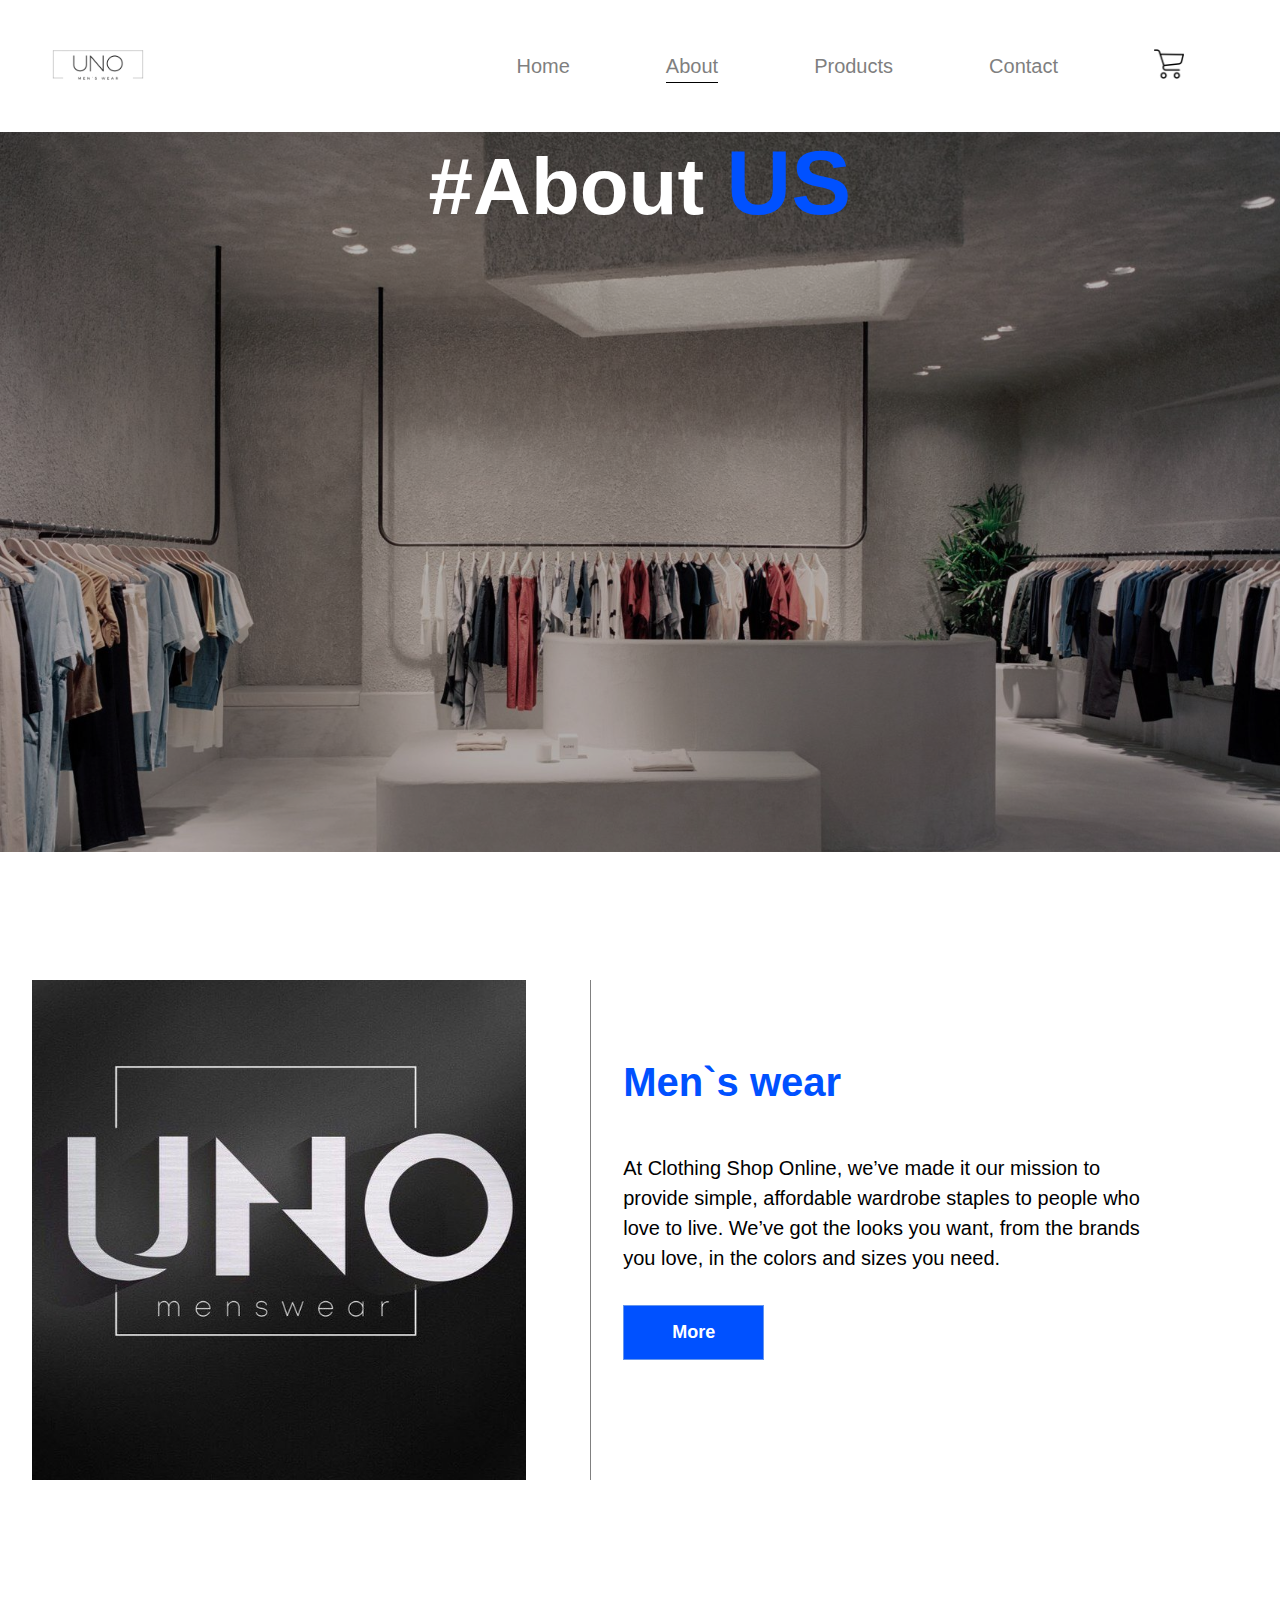
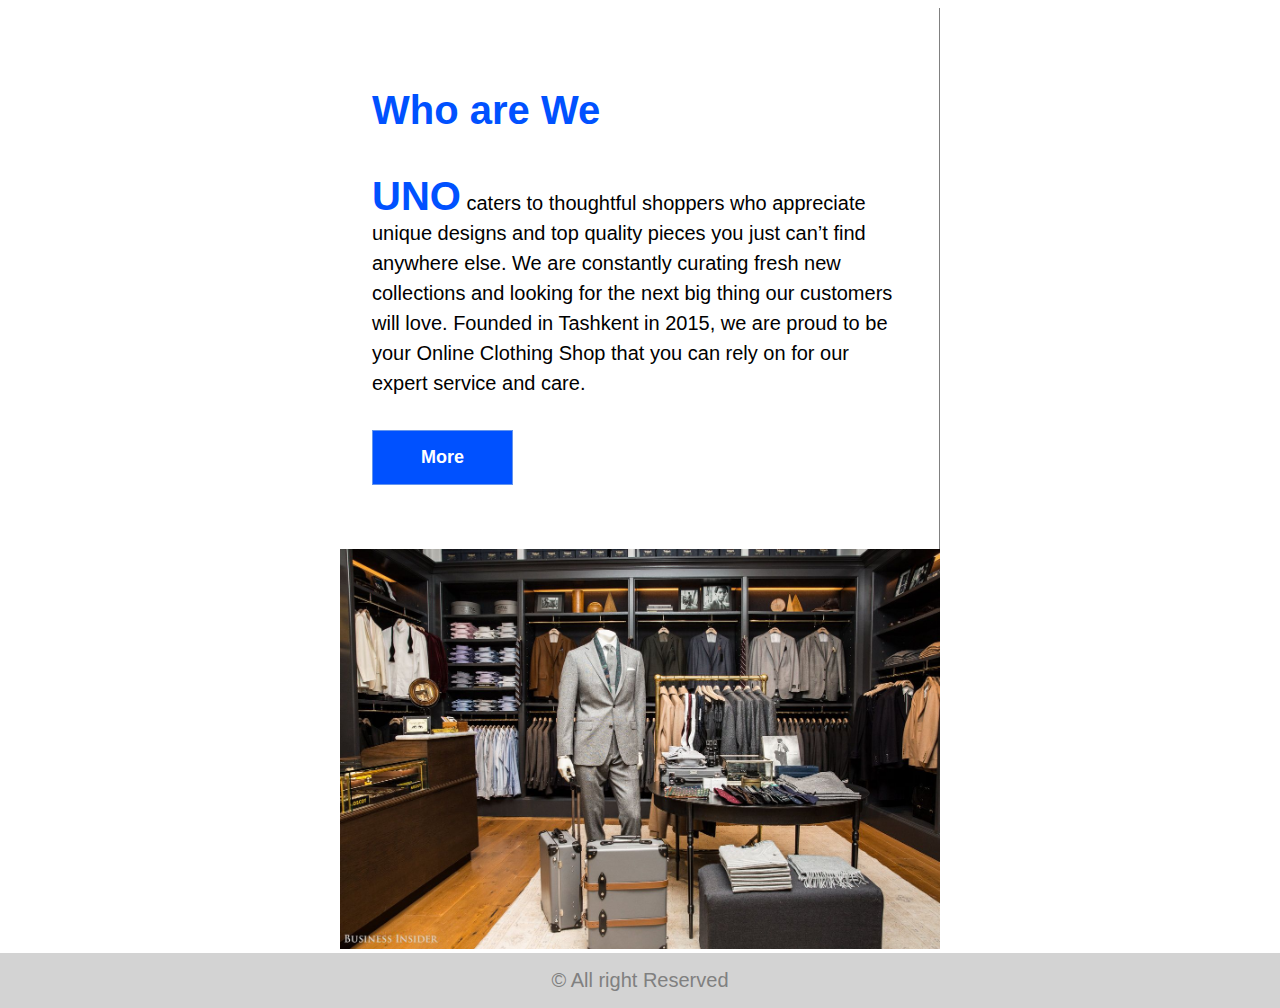
==== Html files/about.html @ 293eedcf "Header for products has been completed" ====
<!DOCTYPE html>
<html lang="en">
<head>
    <meta charset="UTF-8">
    <meta http-equiv="X-UA-Compatible" content="IE=edge">
    <meta name="viewport" content="width=device-width, initial-scale=1.0">
    <link rel="stylesheet" href="/Css files/style.css">
    <link rel="stylesheet" href="/Css files/about.css">
    <title>Document</title>
</head>
<body>
    <nav>
        <div class="logo">
            <img src="/imagees/uno__1_-removebg-preview.png" alt="">
        </div>
        <ul>
            <li><a class="links" href="/Html files/index.html">Home</a></li>
            <li><a class="links active" href="/Html files/about.html">About</a></li>
            <li><a class="links" href="/Html files/products.html">Products</a></li>
            <li><a class="links" href="/Html files/contact.html">Contact</a></li>
            <li><a class="link-icon" href=""><img src="/imagees/shopping-cart.png" alt=""></a></li>
        </ul>
    </nav>

    <header id="about-header">
        <h2>#About <strong>US</strong></h2>
    </header>

    <section id="main-about">
        <div class="picture">
            
        </div>
        <div class="picture-contents">
            <h3>Men`s wear</h3>
            <p>At Clothing Shop Online, we’ve made it our mission to provide simple, affordable wardrobe staples to people who love to live. We’ve got the looks you want, from the brands you love, in the colors and sizes you need.</p>
            <div class="button">
                <button class="btn"><a href="https://www.instagram.com/uno.mens.wear/">More</a></button>
            </div>
        </div>
    </section>

    <section id="main2-about" >
        <div class="picture2-contents">
            <h3>Who are We</h3>
            <p><strong class="little">UNO</strong> caters to thoughtful shoppers who appreciate unique designs and top quality pieces you just can’t find anywhere else. We are constantly curating fresh new collections and looking for the next big thing our customers will love. Founded in Tashkent in 2015, we are proud to be your Online Clothing Shop that you can rely on for our expert service and care.</p>
            <div class="button">
                <button class="btn"><a href="https://www.instagram.com/uno.mens.wear/">More</a></button>
            </div>
        </div>

        <div class="info">
            <img src="/imagees/A former J_Crew exec just opened a menswear paradise for the modern guy who 'wants to look American'.jpg"alt="">
        </div>
    </section>














    <footer>
        <h4>&copy; All right Reserved</h4>
    </footer>
    
</body>
</html>
---- Css files/style.css ----
*{
    padding: 0;
    margin: 0;
    box-sizing: border-box;
}
nav{
    display: flex;
    flex-direction: row;
    padding: 1rem 4rem;
    justify-content: space-between;
    align-items: center;
    animation: nav 3s forwards;
    transition: .5s;
    box-shadow: 0px 0px 30px lightgray;
}
nav:hover{
    padding: 1rem 3rem;
}
@keyframes nav{
    from{
        transform: translateY(-20px);
        opacity: 0;
    }
    to{
        transform: translateY(0);
    }
}
ul{
    display: flex;
    flex-direction: row;
    align-items: center;
}
ul li{
    list-style: none;
    padding: 0 3rem;
    transition: .5s;
}
.links{
    text-decoration: none;
    color: rgb(127, 127, 127);
    font-size: 20px;
    font-family:Verdana, Geneva, Tahoma, sans-serif;
    transition: .5s;
    padding: 5px 0;
    
    
}
.links:hover{
    color: black;
    text-shadow: 0px 0px 40px black;
}

ul li a img{
    width: 30px;
    height: 30px;
}

.logo{
    display: flex;
}
.logo img{
    width: 100px;
    height: 100px;
    transition: .5s;
}
.logo img:hover{
    transform: scale(1.1);
}
#main-header{
    display: flex;
    align-items: center;
    padding: 2rem 4rem;
    justify-content: space-evenly;
    animation: header 3s forwards;
    background-image: url(/imagees/pngwing.com\ \(2\).png);
    background-position: center;
    background-repeat: no-repeat;
    background-size: 90%;
    transition: .5s;
    border-bottom: 1px solid rgba(128, 128, 128, 0.241);
}
#main-header:hover{
    padding: 2rem;
}
@keyframes header{
    from{
        transform: translateX(-100px);
        opacity: 0;
    }
    to{
        transform: translateX(0);
    }
}
.contents{
    width: 50%;
}
.contents h1{
    font-size: 70px;
    color: black;
    font-family: 'Segoe UI', Tahoma, Geneva, Verdana, sans-serif;
    font-weight: 500;
}
strong{
    font-size: 90px;
    color: rgb(0, 81, 255);
}
.contents p{
    font-size: 30px;
    font-family: 'Segoe UI', Tahoma, Geneva, Verdana, sans-serif;
    color: black;


}
.style{
    text-align: center;
}
.button{
    padding: 2rem 0;
}
.btn{
    padding: 1rem 3rem;
    background-color: rgb(0, 81, 255);
    border: .5px solid cornflowerblue;
    transition: .5s;
}
.btn a{
    text-decoration: none;
    font-size: 18px;
    color: white;
    font-weight: 600;
}
.btn:hover{
    transform: scale(1.1);
}

.images{
    display: flex;
}
.images img{
    width: 400px;
    transition: .5s;
}
.images img:hover{
    transform: scale(1.1);
}
.active{
    border-bottom: 1px solid black;
}

.section1{
    display: flex;
    flex-wrap: wrap;
    flex-direction: column;
    padding: 8rem 4rem;
    justify-content: center;
    text-align: center;
}
.style h2{
    font-size: 70px;
    color: rgb(0, 81, 255);
    font-family: Impact, Haettenschweiler, 'Arial Narrow Bold', sans-serif;
    font-weight: 400;
    padding: 8rem 5rem;
}
.main-content{
    display: flex;
    flex-wrap: wrap;
    justify-content: center;
}
.section1-contents{
    text-align: center;
    margin: 0 2rem;
    box-shadow: 0px 0px 10px 5px lightgray;
    width: 300px;
    height: 300px;
    border-radius: 5px;
    transition: .5s;
}
.section1-contents:hover{
    transform: scale(1.3);
    
}
.section1-contents img{
    width: 300px;
    border-radius: 2px 2px 0 0;
}
.section1-contents h2{
    padding: 5px 0;
    font-size: 30px;
    font-family: 'Segoe UI', Tahoma, Geneva, Verdana, sans-serif;
    font-weight: 500;
    transition: .5s;
}
.section1-contents h2:hover{
    transform: scale(1.05);
}
.section1-contents a{
    font-size: 15px;
    font-weight: 400;
    font-family: 'Segoe UI', Tahoma, Geneva, Verdana, sans-serif;
    color: black;
    text-decoration: none;
    transition: .5s;
}
.section1-contents a:hover{
    color: rgb(0, 81, 255);
}

.section2{
    padding: 6rem 4rem;
    background-image: url(/imagees/pngegg.png);
    background-position: center;
    background-repeat: no-repeat;
    
}
.places{
    display: flex;
    flex-wrap: wrap;
    justify-content: center;
    padding: 5rem 0;
}
.place-contents{
    margin: 0 2rem;
    background-image: url(/imagees/3941-09121906040691670.png);
    background-position: center;
    background-repeat: no-repeat;
    background-size: cover;
    width: 300px;
    height: 400px;
    display: flex;
    justify-content: center;
    align-items: flex-end;
    text-align: center;
    box-shadow: 0px 0px 12px lightgray;
    border-radius: 10px 10px 0 0;
    transition: .5s;
}
.place-contents:hover{
    transform: scale(1.3);
}
.orient{
    padding: 1rem 0;
    background-color: white;
    width: 100%;
}
.orient i{
    padding: 5px;
}
.orient i img{
    width: 20px;
}
.orient h2{
    padding: 10px;
    color: black;
    font-family: 'Segoe UI', Tahoma, Geneva, Verdana, sans-serif;
    font-size: 20px;
}
.orient a{
    text-decoration: none;
    color: black;
    transition: .5s;
    font-size: 18px;
    font-family: 'Segoe UI', Tahoma, Geneva, Verdana, sans-serif;
    border: .5px solid lightgray;
    padding: 5px 20px;
}
.orient a:hover{
    color: rgb(0, 81, 255);
    background-color: lightgray;
}

.home-page-parts{
    display: flex;
    flex-direction: row;
    height: 600px;
    padding: 5rem 2rem;
    margin: 0 5rem;
    box-shadow: 0px 0px 20px lightgray;
    transition: .5s;
}
.home-page-parts:hover{
    padding: 1rem 1rem;
}
.part1{
    background-image: url(/imagees/SnapHero\ T-Shirts.png);
    background-size: cover;
    background-position: center;
    background-repeat: no-repeat;
    width: 900px;
    display: flex;
    justify-content: flex-start;
    flex-direction: column;
    padding: 4rem 6rem;
    margin: 5px;
}
.part1 h3{
    font-size: 30px;
    font-family: 'Segoe UI', Tahoma, Geneva, Verdana, sans-serif;
    color: white;
    font-weight: 600;
    padding: 1rem 0;
}
.part1 p{
    padding: 1rem 0;

}
.part1 p a{
    color: white;
    text-decoration: none;
    font-size: 20px;
    font-family: 'Segoe UI', Tahoma, Geneva, Verdana, sans-serif;
    font-weight: 500;
    transition: .5s;

}
.part1 p a:hover{
    transform: scale(1.05);
    color: yellow;
}
.part2{
    background-image: url(/imagees/How\ Jordan\ Brand\'s\ All-Star\ Weekend\ Sneakers\ Are\ Standing\ Up\ for\ LGBT\ Equality.jpg);
    background-position: center;
    background-size: cover;
    background-repeat: no-repeat;
    width: 50%;
    display: flex;
    justify-content: flex-end;
    flex-direction: column;
    padding: 4rem 6rem;
    align-items: flex-end;
    margin: 5px;
}
.part2 h3{
    font-size: 30px;
    font-family: 'Segoe UI', Tahoma, Geneva, Verdana, sans-serif;
    color: white;
    font-weight: 600;
    padding: 1rem 0;
}
.part2 p{
    padding: 1rem 0;
}
.part2 p a{
    color: white;
    text-decoration: none;
    font-size: 20px;
    font-family: 'Segoe UI', Tahoma, Geneva, Verdana, sans-serif;
    font-weight: 500;
    transition: .5s;
}
.part2 p a:hover{
    color: lightpink;
}

.most-selling{
    padding: 5rem 2rem;
    display: flex;
    flex-direction: column;
    justify-content: center;
}


.selling{
    display: flex;
    flex-wrap: wrap;
    justify-content: center;
}
.items{
    height: 350px;
    margin: 4rem 2rem;
    box-shadow: 0px 0px 10px lightgray;
    transition: .5s;
}
.items:hover{
    transform: scale(1.09);
}
.items img{
    width: 300px;
    height: 300px;
}
.item-contents{
    display: flex;
    flex-wrap: wrap;
    justify-content: space-between;
    padding: 5px 20px;
    align-items: center;
    transition: .5s;
}
.item-contents h3{
    font-size: 15px;
    font-family: 'Segoe UI', Tahoma, Geneva, Verdana, sans-serif;
    font-weight: 700;
    color: rgb(0, 81, 255);
}
.item-contents p{
    font-family: 'Segoe UI', Tahoma, Geneva, Verdana, sans-serif;
    color: gray;
}


.subscribe{
    display: flex;
    flex-direction: row;
    flex-wrap: wrap;
    padding: 5rem 2rem;
    text-align: center;
    justify-content: space-evenly;
    align-items: center;
    border-top: 1px solid gray;
}
.subscribe-contents{
    display: flex;
    flex-direction: column;
    width: 450px;
    text-align: start;
}
.subscribe-contents p{
    padding: 10px 0;
    font-size: 13px;
    column-rule-color: gray;
    font-family: 'Segoe UI', Tahoma, Geneva, Verdana, sans-serif;
    font-weight: 300;
}
.subscribe-contents h3{
    font-size: 35px;
    color: black;
    font-family: 'Segoe UI', Tahoma, Geneva, Verdana, sans-serif;
    font-weight: 500;
    transition: .3s;
}
.subscribe-contents h3:hover{
    text-shadow: 3px 3px 10px gray;
}

form input{
    width: 300px;
    height: 40px;
    border: none;
    border-bottom: 1px solid gray;
    outline: none;
    margin: 0 1rem;
}
.submit{
    padding: .5rem 1.5rem;
    background-color: rgb(0, 81, 255);
    border: none;
    color: white;
    font-family: 'Segoe UI', Tahoma, Geneva, Verdana, sans-serif;
    font-weight: 400;
    font-size: 15px;
    transition: .5s;
}
.submit:hover{
    transform: scale(1.08);
}

















footer{
    display: flex;
    justify-content: center;
    padding: 1rem 0;
    background-color: lightgray;
}
footer h4{
    font-size: 20px;
    font-weight: 500;
    font-family: 'Segoe UI', Tahoma, Geneva, Verdana, sans-serif;
    color: gray;
    transition: .4s;
}
footer h4:hover{
    color: black;
}
---- Css files/about.css ----
*{
    padding: 0;
    margin: 0;
    box-sizing: border-box;
}

#about-header{
    background-image: url(/imagees/bg-header.jpg);
    background-position: center;
    background-size: cover;
    background-repeat: no-repeat;
    height: 80vh;
    transition: .5s;
    background-color: rgba(0, 0, 0, 0.29);
    background-blend-mode: darken;
}

#about-header h2{
    text-align: center;
    align-items: center;
    font-size: 80px;
    color: white;
    font-family: 'Segoe UI', Tahoma, Geneva, Verdana, sans-serif;
    font-weight: 700;
    transition: .5s;
    animation: about 1s forwards;
}
#about-header h2:hover{
    font-size: 100px;
}
@keyframes about {
    from{
        opacity: 0;
        transform: translateY(-20px);
    }
    to{
        transform: translateY(0);
        opacity: 1;
    }
}
strong{
    color: rgb(0, 81, 255);
    font-size: 90px;
}

#main-about{
    display: flex;
    justify-content: center;
    padding: 8rem 2rem;
}
.picture{
    background-image: url(/imagees/2aabe888e5d3e7aac000ecb63ec007e4.jpg);
    width: 500px;
    height: 500px;
    background-position: center;
    background-size: cover;
    background-repeat: no-repeat;
    transition: .5s;
}
.picture:hover{
    transform: scale(1.1);
}
.picture-contents{
    margin: 0 4rem;
    padding: 2rem ;
    align-items: center;
    border-left: 1px solid gray;
    width: 600px;
}
.picture-contents h3{
    font-size: 40px;
    font-family: 'Segoe UI', Tahoma, Geneva, Verdana, sans-serif;
    font-weight: 700;
    color: rgb(0, 81, 255);
    padding: 3rem 0;
    transition: .5s;
}
.picture-contents h3:hover,
.picture2-contents h3:hover{
    font-size: 55px;
}
.picture-contents p{
    font-size: 20px;
    color: black;
    font-family: 'Segoe UI', Tahoma, Geneva, Verdana, sans-serif;
    font-weight: 500;
    line-height: 30px;
}
#main2-about{
    display: flex;
    flex-wrap: wrap;
    justify-content: center;
}

.picture2-contents{
    margin: 0 4rem;
    padding: 2rem ;
    align-items: center;
    border-right: 1px solid gray;
    width: 600px;
}
.picture2-contents h3{
    font-size: 40px;
    font-family: 'Segoe UI', Tahoma, Geneva, Verdana, sans-serif;
    font-weight: 700;
    color: rgb(0, 81, 255);
    padding: 3rem 0;
    transition: .5s;
}
.picture2-contents p{
    font-size: 20px;
    color: black;
    font-family: 'Segoe UI', Tahoma, Geneva, Verdana, sans-serif;
    font-weight: 500;
    line-height: 30px;
}






.info img{
    width: 600px;
    transition: .5s;
}
.info img:hover{
    width: 700px;
}
.little{
    font-size: 40px;
}
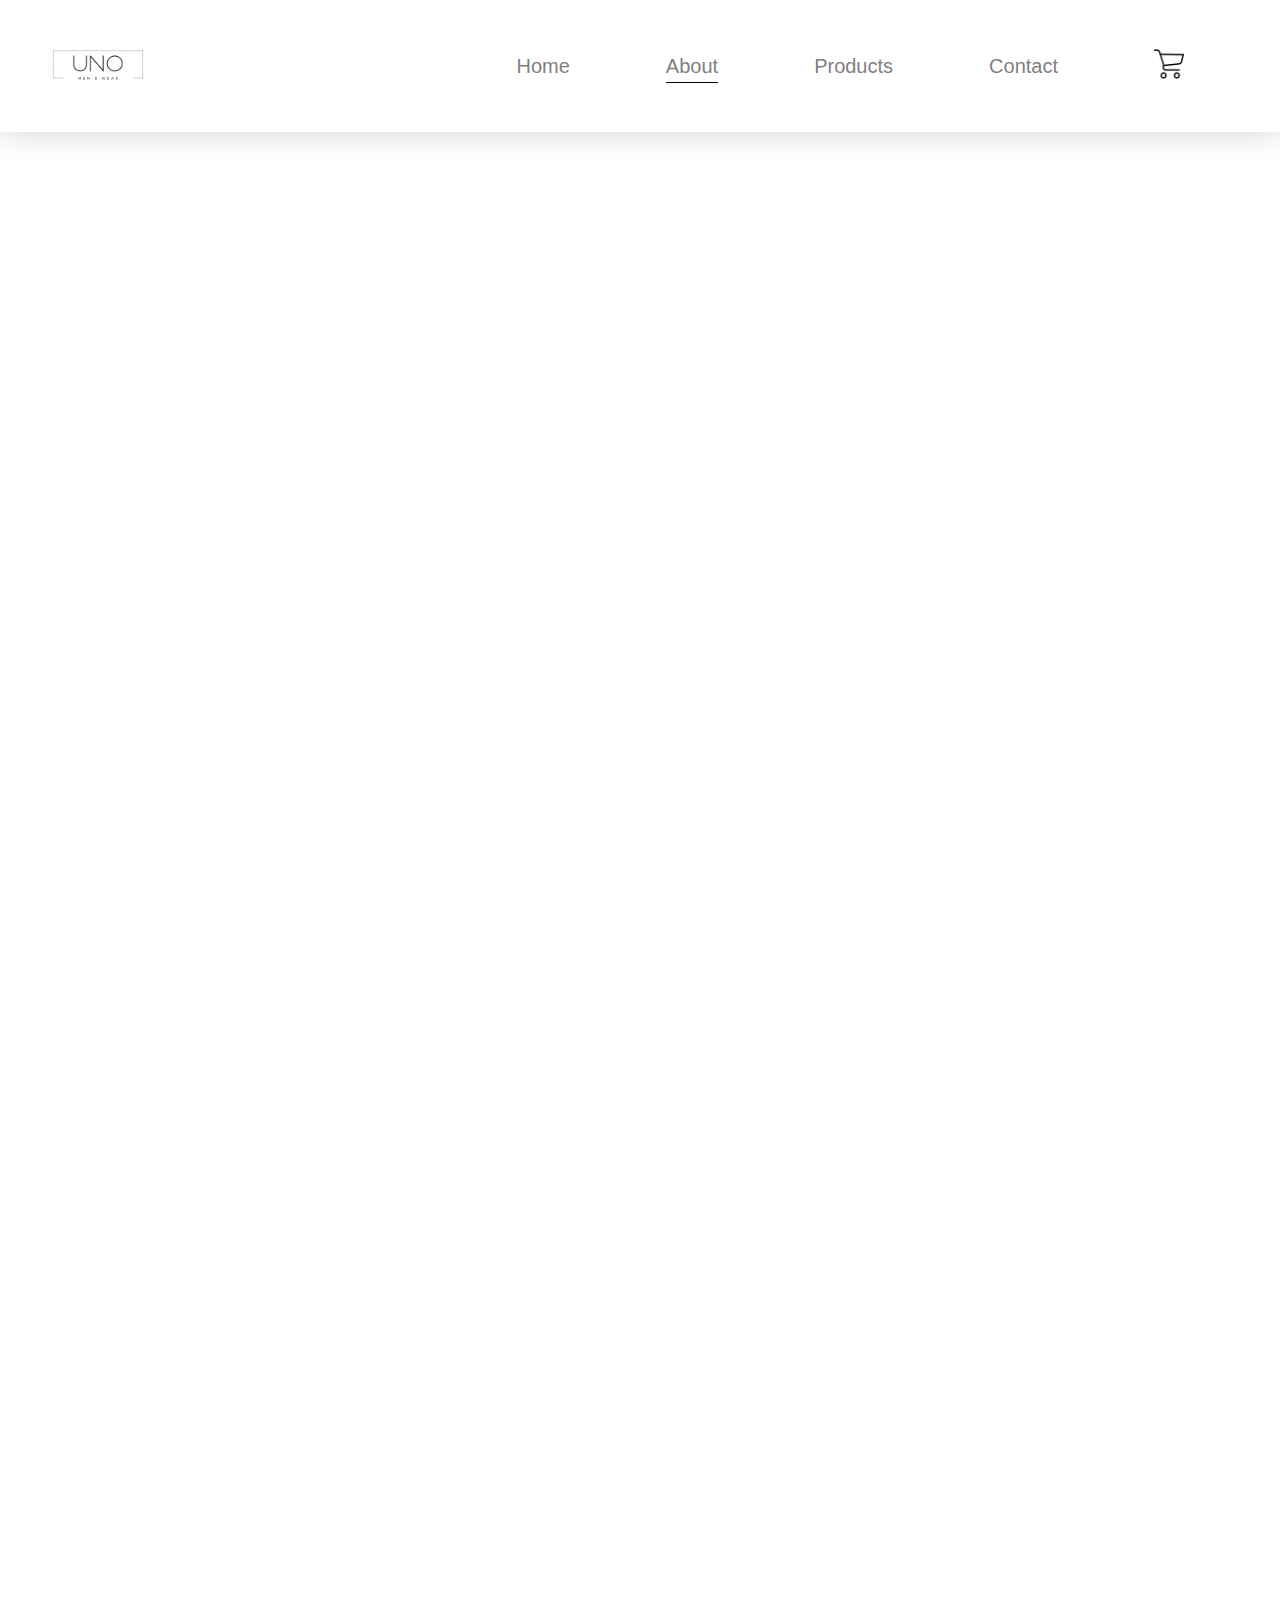
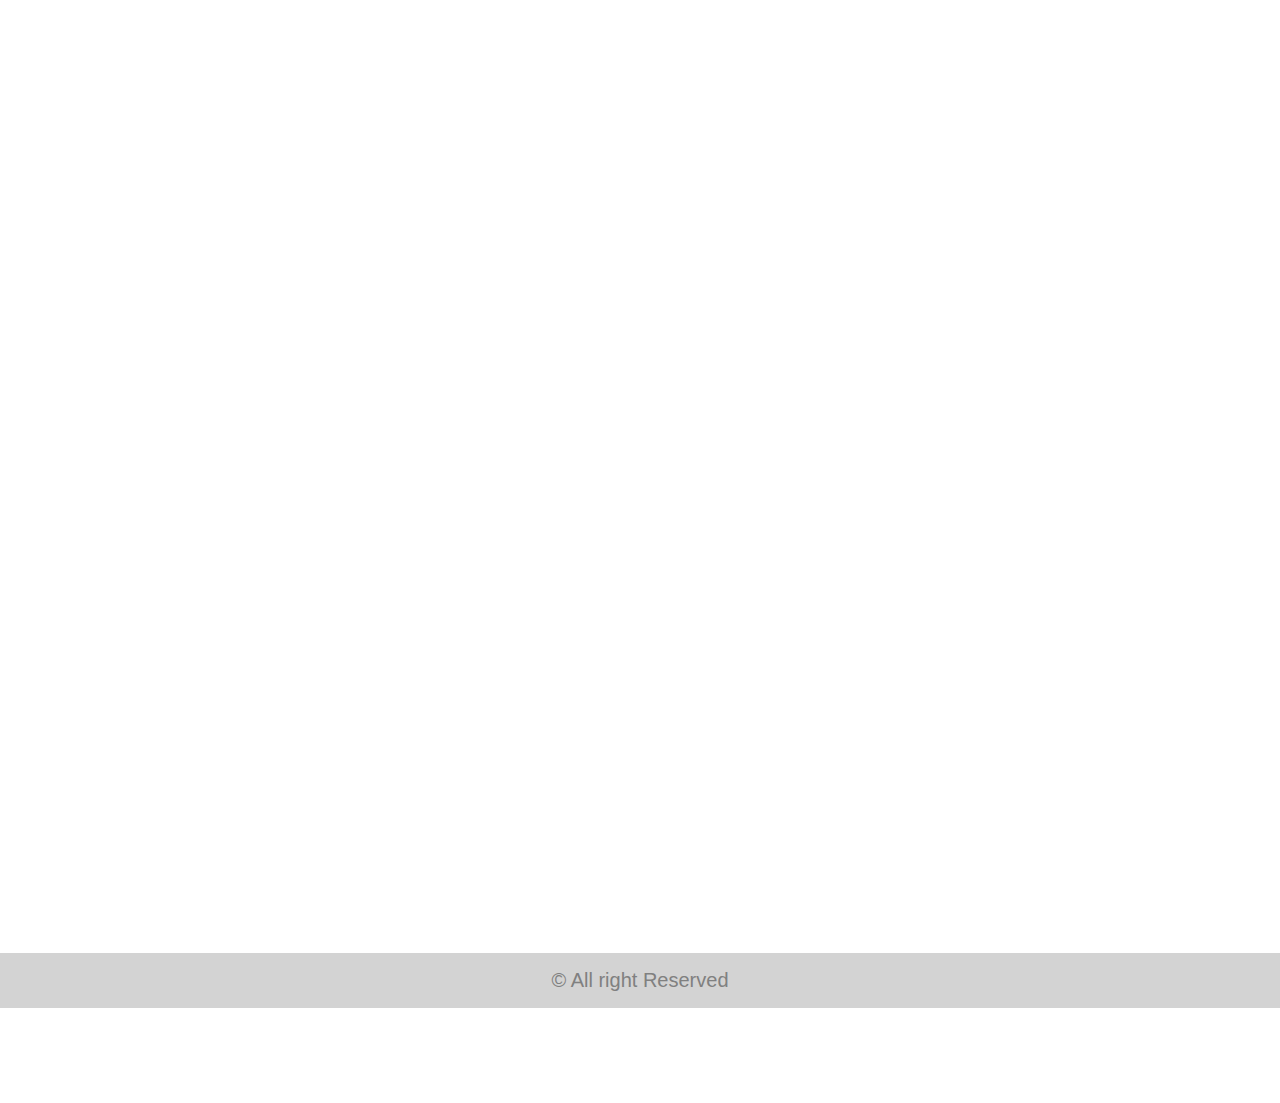
==== commit 66645566: "Some images has been added. javascript code has been added to animate objects while scrolling. heade" ====
--- a/Html files/about.html
+++ b/Html files/about.html
@@ -6,6 +6,7 @@
     <meta name="viewport" content="width=device-width, initial-scale=1.0">
     <link rel="stylesheet" href="/Css files/style.css">
     <link rel="stylesheet" href="/Css files/about.css">
+    <script src="/JS files/main.js"></script>
     <title>Document</title>
 </head>
 <body>
@@ -22,33 +23,32 @@
         </ul>
     </nav>
 
-    <header id="about-header">
+    <header id="about-header" class="reveal">
         <h2>#About <strong>US</strong></h2>
     </header>
-
     <section id="main-about">
-        <div class="picture">
+        <div class="picture reveal">
             
         </div>
-        <div class="picture-contents">
+        <div class="picture-contents reveal">
             <h3>Men`s wear</h3>
             <p>At Clothing Shop Online, we’ve made it our mission to provide simple, affordable wardrobe staples to people who love to live. We’ve got the looks you want, from the brands you love, in the colors and sizes you need.</p>
-            <div class="button">
+            <div class="button reveal">
                 <button class="btn"><a href="https://www.instagram.com/uno.mens.wear/">More</a></button>
             </div>
         </div>
     </section>
 
     <section id="main2-about" >
-        <div class="picture2-contents">
+        <div class="picture2-contents reveal">
             <h3>Who are We</h3>
-            <p><strong class="little">UNO</strong> caters to thoughtful shoppers who appreciate unique designs and top quality pieces you just can’t find anywhere else. We are constantly curating fresh new collections and looking for the next big thing our customers will love. Founded in Tashkent in 2015, we are proud to be your Online Clothing Shop that you can rely on for our expert service and care.</p>
+            <p><strong class="little reveal">UNO</strong> caters to thoughtful shoppers who appreciate unique designs and top quality pieces you just can’t find anywhere else. We are constantly curating fresh new collections and looking for the next big thing our customers will love. Founded in Tashkent in 2015, we are proud to be your Online Clothing Shop that you can rely on for our expert service and care.</p>
             <div class="button">
                 <button class="btn"><a href="https://www.instagram.com/uno.mens.wear/">More</a></button>
             </div>
         </div>
 
-        <div class="info">
+        <div class="info reveal">
             <img src="/imagees/A former J_Crew exec just opened a menswear paradise for the modern guy who 'wants to look American'.jpg"alt="">
         </div>
     </section>
--- a/Css files/style.css
+++ b/Css files/style.css
@@ -155,6 +155,17 @@
     justify-content: center;
     text-align: center;
 }
+.reveal{
+    position: relative;
+    transform: translateY(150px);
+    opacity: 0;
+    transition: 1s all ease;
+    border: none;
+}
+.reveal.active{
+    transform: translateY(0);
+    opacity: 1;
+}
 .style h2{
     font-size: 70px;
     color: rgb(0, 81, 255);
@@ -475,6 +486,7 @@
     justify-content: center;
     padding: 1rem 0;
     background-color: lightgray;
+    position: sticky;
 }
 footer h4{
     font-size: 20px;
--- a/Css files/about.css
+++ b/Css files/about.css
@@ -13,6 +13,9 @@
     transition: .5s;
     background-color: rgba(0, 0, 0, 0.29);
     background-blend-mode: darken;
+    display: flex;
+    justify-content: center;
+    align-items: center;
 }
 
 #about-header h2{
@@ -91,6 +94,17 @@
     flex-wrap: wrap;
     justify-content: center;
 }
+.reveal{
+    position: relative;
+    transform: translateY(150px);
+    opacity: 0;
+    transition: 1s all ease;
+    border: none;
+}
+.reveal.active{
+    transform: translateY(0);
+    opacity: 1;
+}
 
 .picture2-contents{
     margin: 0 4rem;
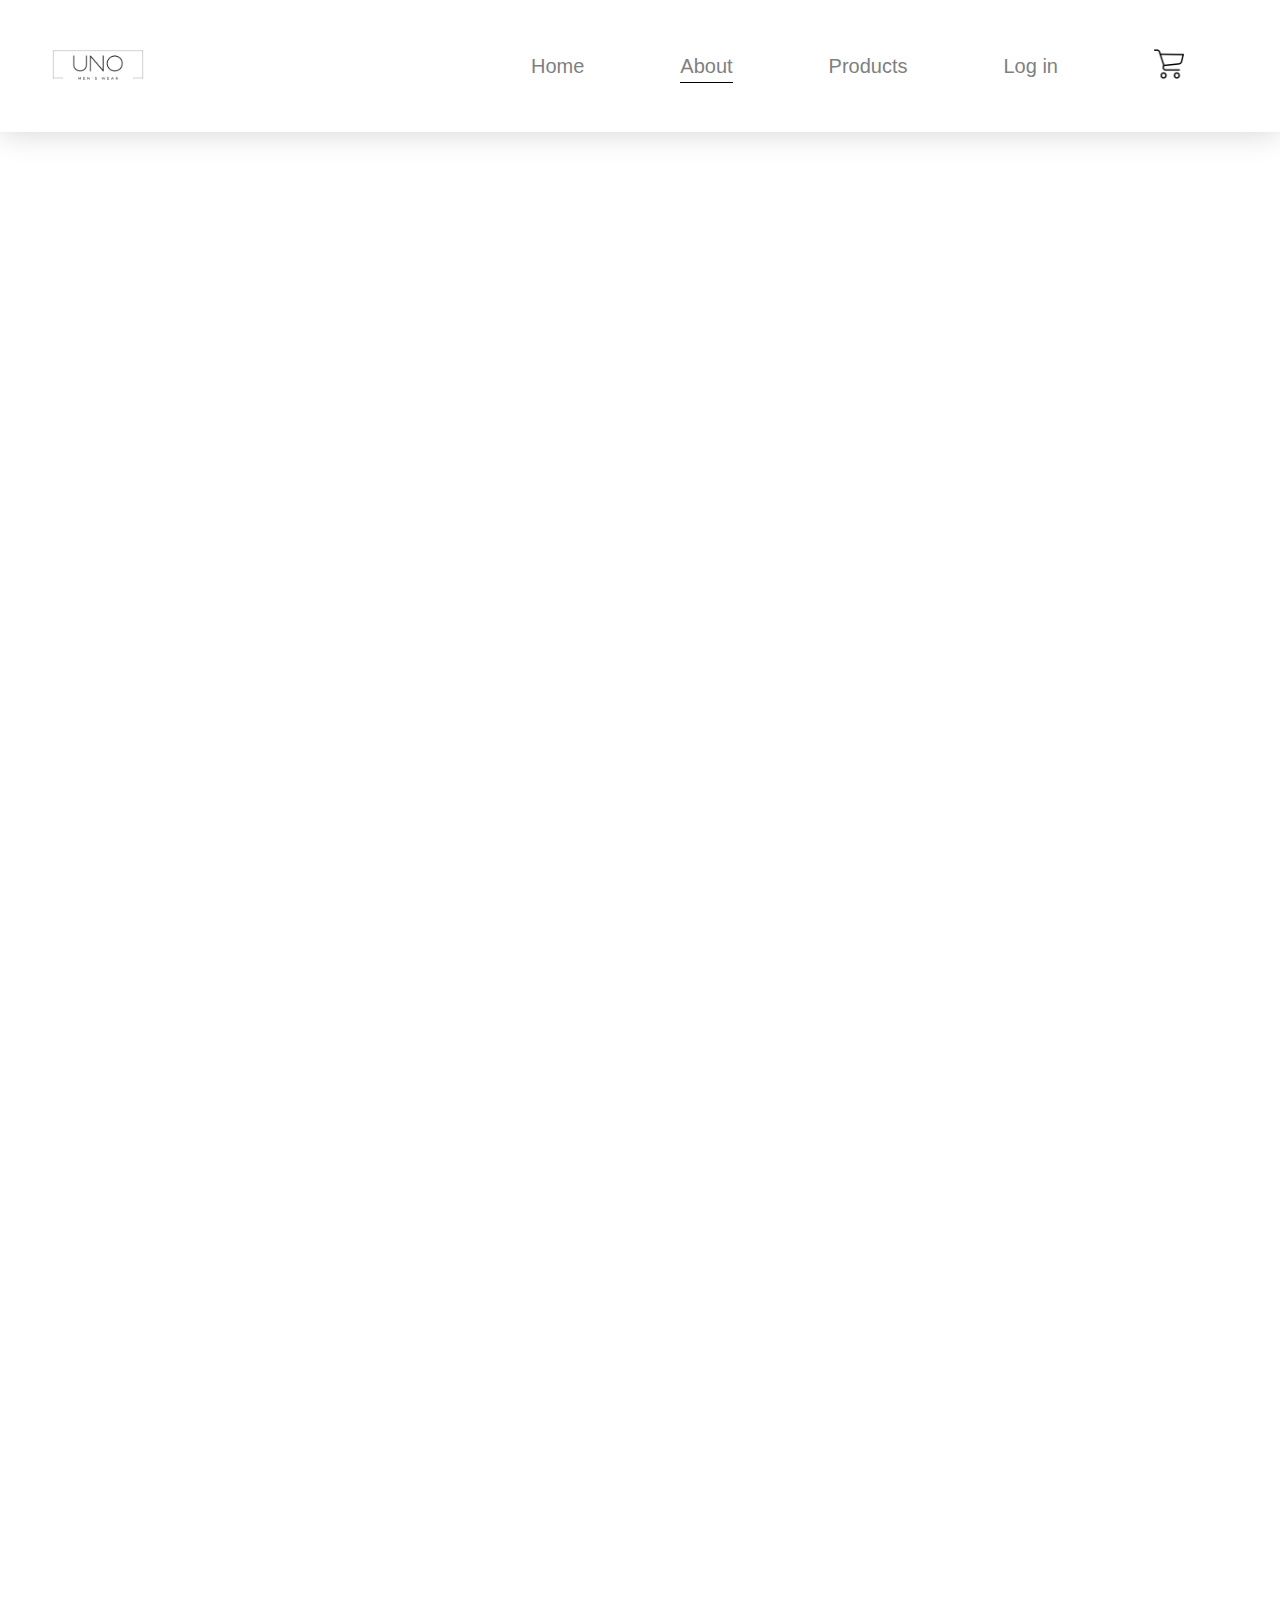
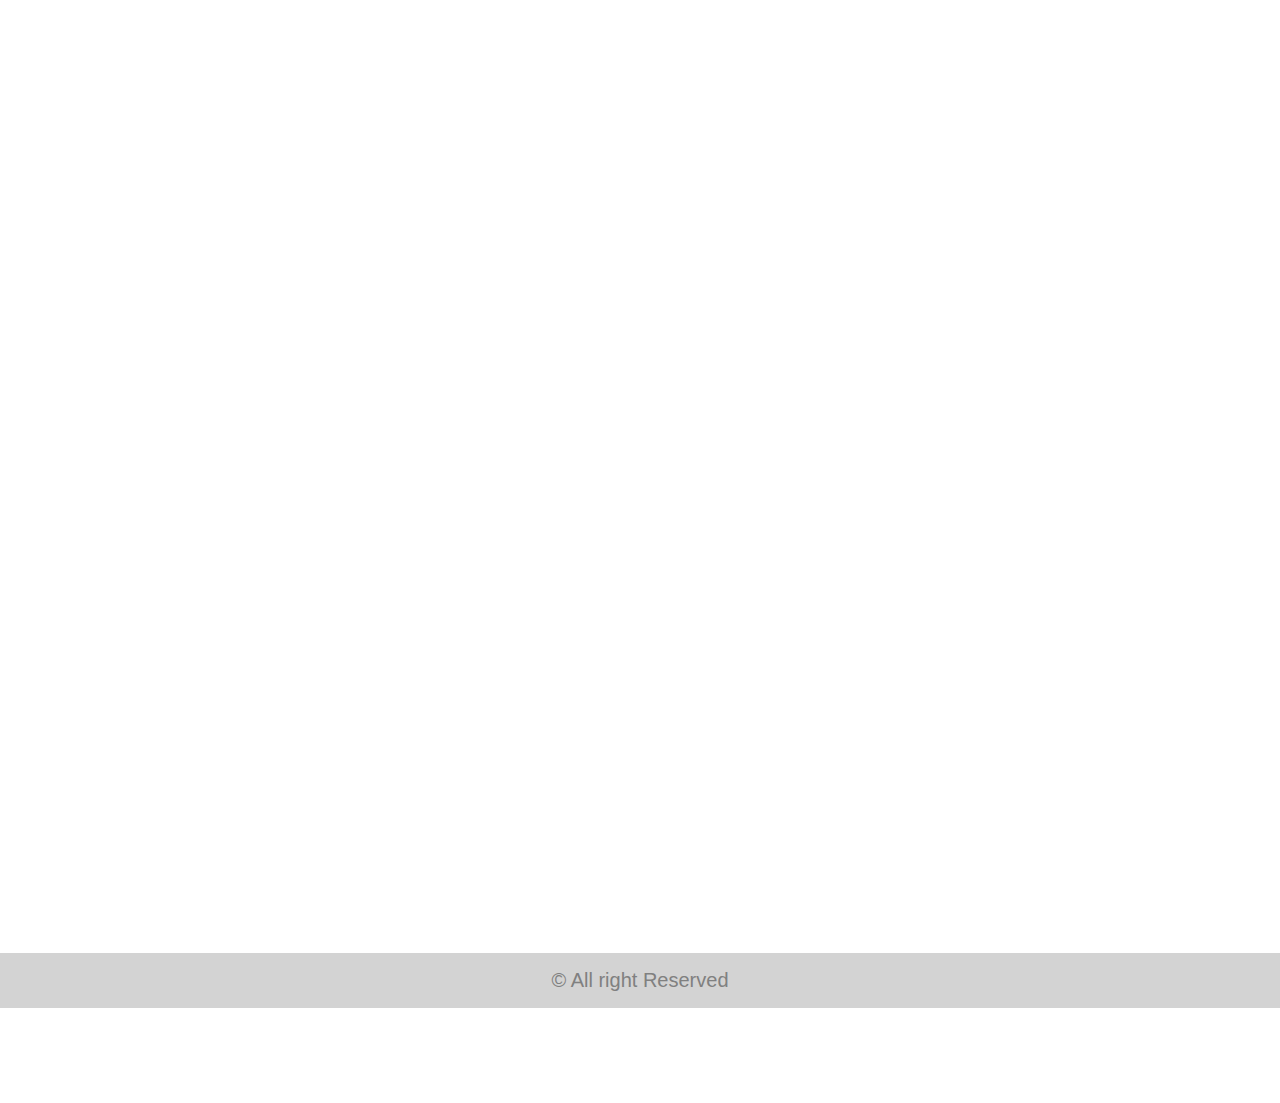
==== commit 73152777: "Login page has been completed and some objects has been altered" ====
--- a/Html files/about.html
+++ b/Html files/about.html
@@ -18,7 +18,7 @@
             <li><a class="links" href="/Html files/index.html">Home</a></li>
             <li><a class="links active" href="/Html files/about.html">About</a></li>
             <li><a class="links" href="/Html files/products.html">Products</a></li>
-            <li><a class="links" href="/Html files/contact.html">Contact</a></li>
+            <li><a class="links" href="/Html files/contact.html">Log in</a></li>
             <li><a class="link-icon" href=""><img src="/imagees/shopping-cart.png" alt=""></a></li>
         </ul>
     </nav>
--- a/Css files/style.css
+++ b/Css files/style.css
@@ -4,12 +4,13 @@
     box-sizing: border-box;
 }
 nav{
+    background-color: white;
     display: flex;
     flex-direction: row;
     padding: 1rem 4rem;
     justify-content: space-between;
     align-items: center;
-    animation: nav 3s forwards;
+    animation: nav 1s forwards;
     transition: .5s;
     box-shadow: 0px 0px 30px lightgray;
 }
@@ -18,11 +19,12 @@
 }
 @keyframes nav{
     from{
-        transform: translateY(-20px);
+        transform: translateY(-50px);
         opacity: 0;
     }
     to{
         transform: translateY(0);
+        opacity: 1;
     }
 }
 ul{
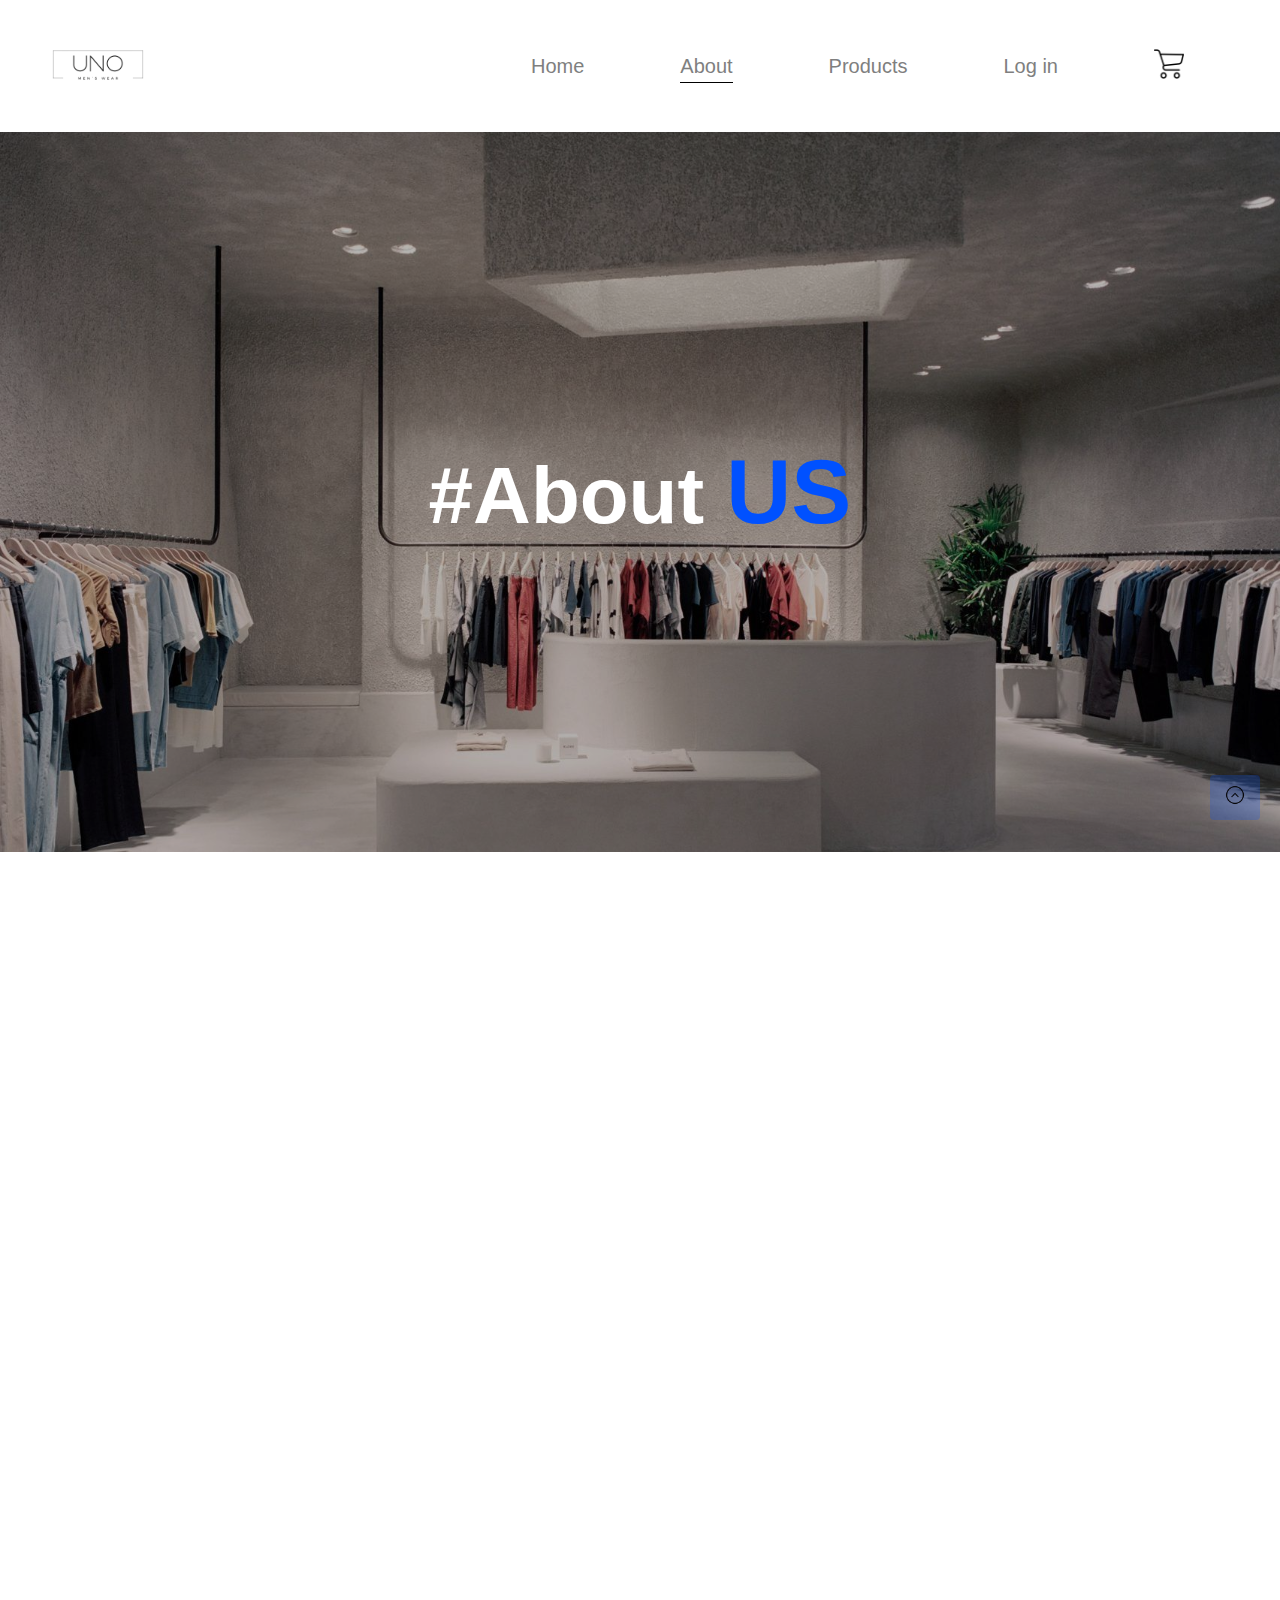
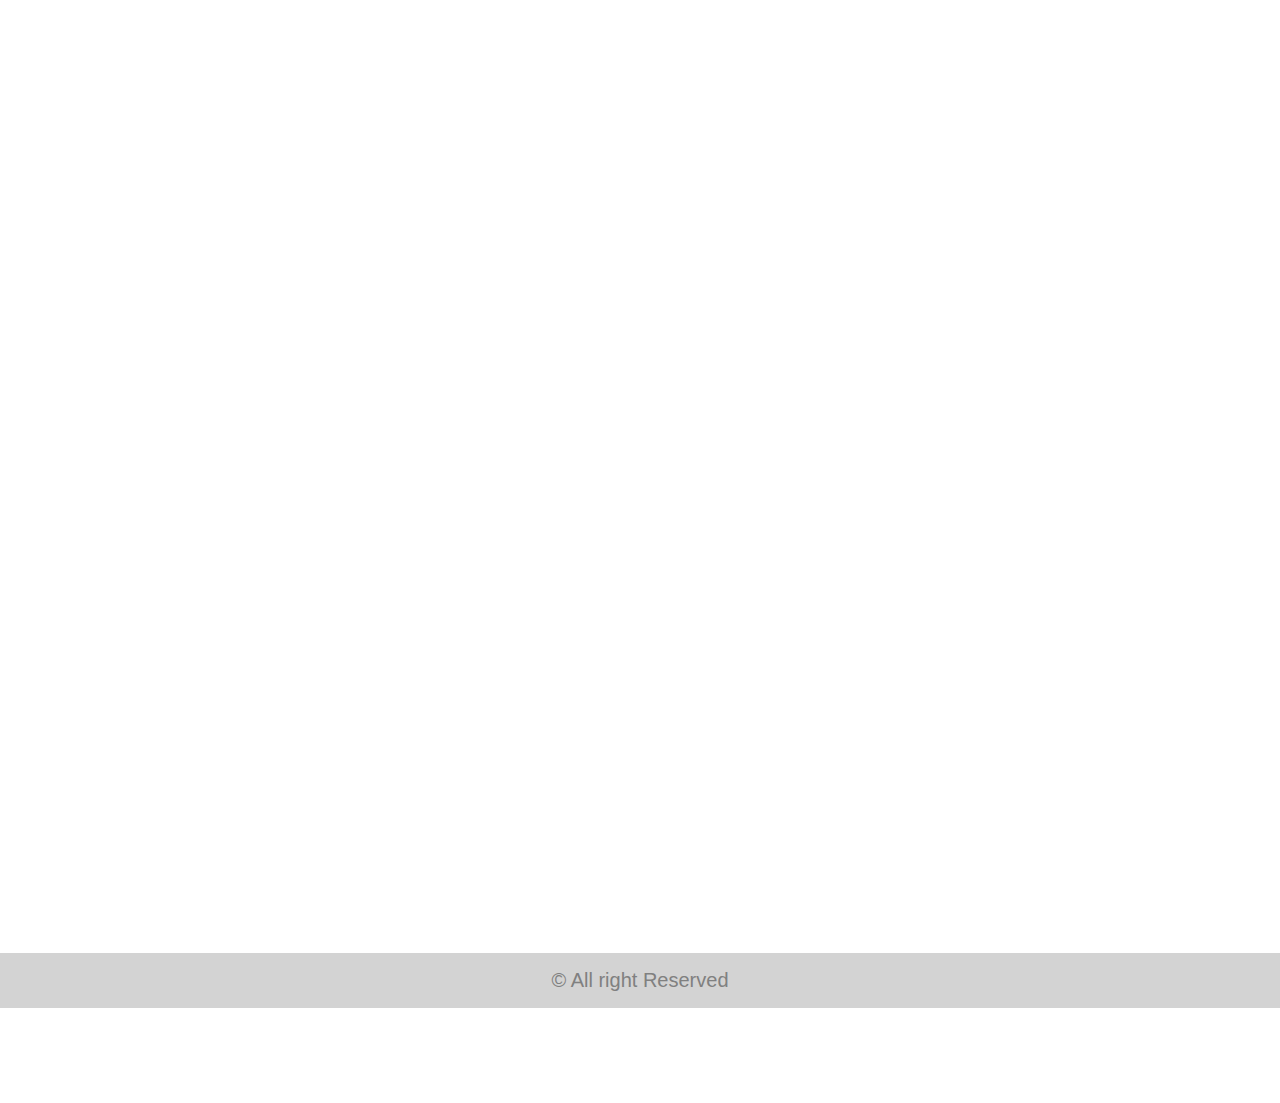
==== commit 5986a79f: "Some codes has been clarified while adding comment, especially, in jS, to make it more understandabl" ====
--- a/Html files/about.html
+++ b/Html files/about.html
@@ -23,7 +23,7 @@
         </ul>
     </nav>
 
-    <header id="about-header" class="reveal">
+    <header id="about-header">
         <h2>#About <strong>US</strong></h2>
     </header>
     <section id="main-about">
@@ -59,6 +59,7 @@
 
 
 
+    <button onclick="topFunction()" id="myBtn" title="Go to top"><a href="#"><img src="/imagees/up-arrow.png" alt=""></a></button>
 
 
 
--- a/Css files/style.css
+++ b/Css files/style.css
@@ -2,7 +2,36 @@
     padding: 0;
     margin: 0;
     box-sizing: border-box;
-}
+    scroll-behavior: smooth;
+}
+
+/* For Scrolling */
+
+#myBtn{
+    display: block;
+    position: fixed;
+    bottom: 80px;
+    right: 20px;
+    z-index: 99;
+    font-size: 20px;
+    border: none;
+    outline: none;
+    background-color: rgba(0, 81, 255, 0.236);
+    color: white;
+    cursor: pointer;
+    padding: 10px 15px;
+    border-radius: 4px;
+    transition: .3s;
+    
+  }
+  #myBtn img{
+    width: 20px;
+  }
+  
+#myBtn:hover{
+    background-color: rgba(255, 255, 255, 0.07);
+    transform: scale(1.5);
+  }
 nav{
     background-color: white;
     display: flex;
@@ -73,7 +102,7 @@
     align-items: center;
     padding: 2rem 4rem;
     justify-content: space-evenly;
-    animation: header 3s forwards;
+    animation: header 1s forwards;
     background-image: url(/imagees/pngwing.com\ \(2\).png);
     background-position: center;
     background-repeat: no-repeat;
@@ -86,11 +115,12 @@
 }
 @keyframes header{
     from{
-        transform: translateX(-100px);
+        transform: translatey(-40px);
         opacity: 0;
     }
     to{
         transform: translateX(0);
+        opacity: 1;
     }
 }
 .contents{
--- a/Css files/about.css
+++ b/Css files/about.css
@@ -16,6 +16,7 @@
     display: flex;
     justify-content: center;
     align-items: center;
+    animation: header 1s forwards;
 }
 
 #about-header h2{
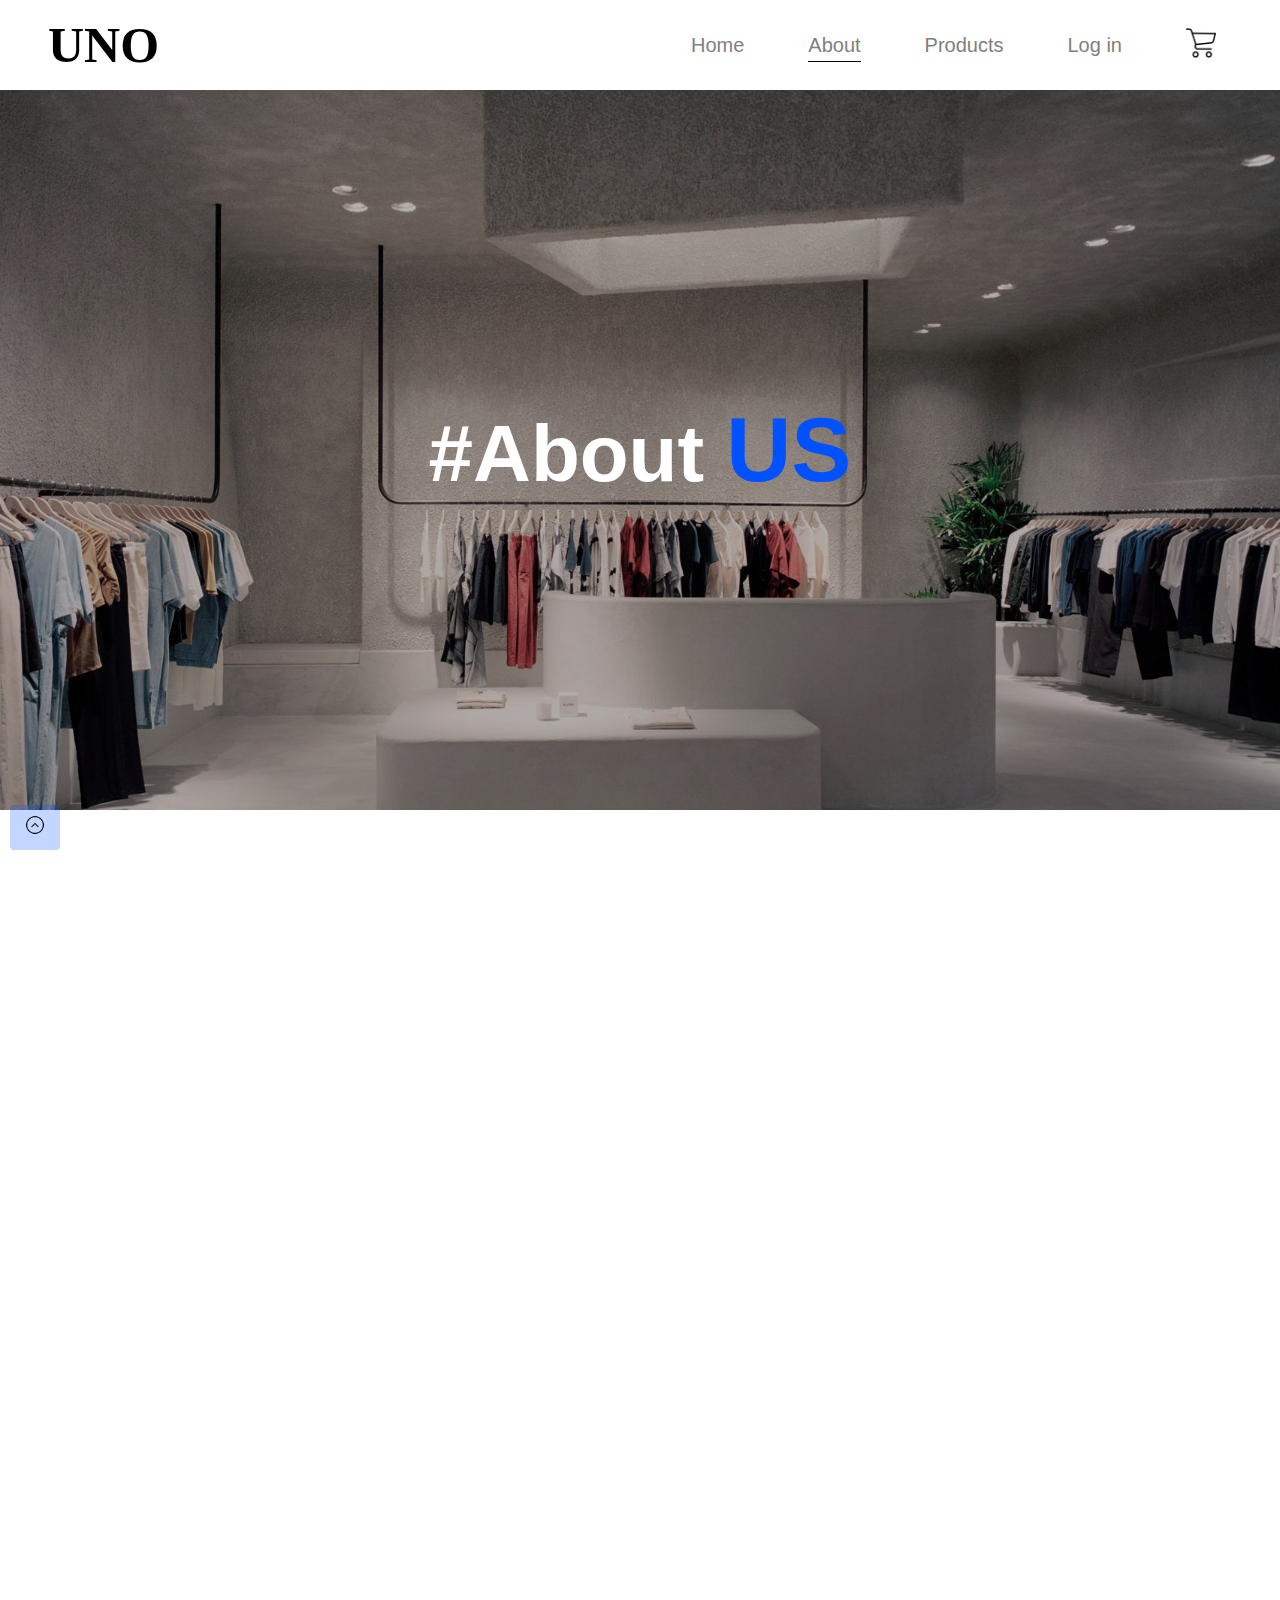
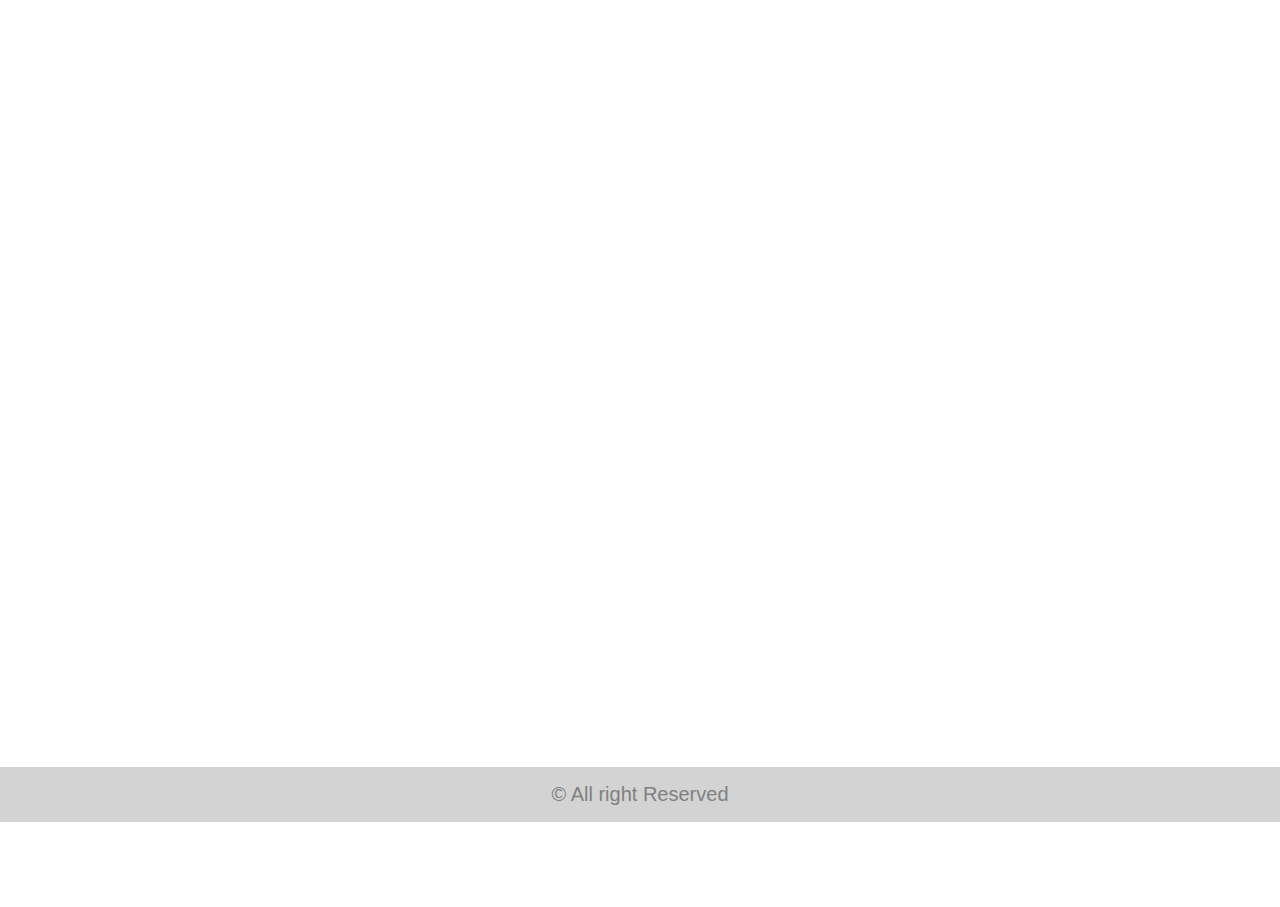
==== commit d1793426: "some objects has been added and responsives have been modified" ====
--- a/Html files/about.html
+++ b/Html files/about.html
@@ -12,20 +12,34 @@
 <body>
     <nav>
         <div class="logo">
-            <img src="/imagees/uno__1_-removebg-preview.png" alt="">
+            <h1 class="h-logo">UNO</h1>
         </div>
-        <ul>
-            <li><a class="links" href="/Html files/index.html">Home</a></li>
-            <li><a class="links active" href="/Html files/about.html">About</a></li>
-            <li><a class="links" href="/Html files/products.html">Products</a></li>
-            <li><a class="links" href="/Html files/contact.html">Log in</a></li>
-            <li><a class="link-icon" href=""><img src="/imagees/shopping-cart.png" alt=""></a></li>
-        </ul>
+        <div id="navbar">
+            <ul>
+                <li><a class="links" href="/Html files/index.html">Home</a></li>
+                <li><a class="links active" href="/Html files/about.html">About</a></li>
+                <li><a class="links" href="/Html files/products.html">Products</a></li>
+                <li><a class="links" href="/Html files/contact.html">Log in</a></li>
+                <li><a onclick="shop()" class="link-icon" href="/Html files/shop.html"><img src="/imagees/shopping-cart.png" alt=""></a></li>    
+            </ul>
+        </div>
+
+        <div class="extra-nav">
+            <ul>
+                <li><a class="links link-icon" href="/Html files/index.html"><img src="/imagees/home.png" alt="#"></a></li>
+                <li><a class="links active link-icon" href="/Html files/about.html"><img src="/imagees/about.png" alt=""></a></li>
+                <li><a class="links link-icon" href="/Html files/products.html"><img src="/imagees/brand-identity.png" alt=""></a></li>
+                <li><a class="links link-icon" href="/Html files/contact.html"><img src="/imagees/enter.png" alt=""></a></li>
+                <li><a onclick="shop()" class="link-icon" href="/Html files/shop.html"><img src="/imagees/shopping-cart.png" alt=""></a></li>    
+            </ul>
+        </div>
     </nav>
 
     <header id="about-header">
         <h2>#About <strong>US</strong></h2>
     </header>
+
+
     <section id="main-about">
         <div class="picture reveal">
             
@@ -39,19 +53,17 @@
         </div>
     </section>
 
-    <section id="main2-about" >
-        <div class="picture2-contents reveal">
+    <section id="main2-about">
+        <div class="picture-contents reveal">
             <h3>Who are We</h3>
             <p><strong class="little reveal">UNO</strong> caters to thoughtful shoppers who appreciate unique designs and top quality pieces you just can’t find anywhere else. We are constantly curating fresh new collections and looking for the next big thing our customers will love. Founded in Tashkent in 2015, we are proud to be your Online Clothing Shop that you can rely on for our expert service and care.</p>
-            <div class="button">
+            <div class="button reveal">
                 <button class="btn"><a href="https://www.instagram.com/uno.mens.wear/">More</a></button>
             </div>
         </div>
+    </section>
 
-        <div class="info reveal">
-            <img src="/imagees/A former J_Crew exec just opened a menswear paradise for the modern guy who 'wants to look American'.jpg"alt="">
-        </div>
-    </section>
+    
 
 
 
--- a/Css files/style.css
+++ b/Css files/style.css
@@ -10,8 +10,8 @@
 #myBtn{
     display: block;
     position: fixed;
-    bottom: 80px;
-    right: 20px;
+    bottom: 50px;
+    left: 10px;
     z-index: 99;
     font-size: 20px;
     border: none;
@@ -36,15 +36,20 @@
     background-color: white;
     display: flex;
     flex-direction: row;
-    padding: 1rem 4rem;
+    padding: 1rem;
     justify-content: space-between;
     align-items: center;
     animation: nav 1s forwards;
     transition: .5s;
     box-shadow: 0px 0px 30px lightgray;
-}
+    height: 100%;
+}
+.extra-nav{
+    display: none;
+}
+
 nav:hover{
-    padding: 1rem 3rem;
+    padding: 1rem 2rem;
 }
 @keyframes nav{
     from{
@@ -63,7 +68,7 @@
 }
 ul li{
     list-style: none;
-    padding: 0 3rem;
+    padding: 0 2rem;
     transition: .5s;
 }
 .links{
@@ -76,11 +81,11 @@
     
     
 }
+
 .links:hover{
     color: black;
     text-shadow: 0px 0px 40px black;
 }
-
 ul li a img{
     width: 30px;
     height: 30px;
@@ -89,13 +94,25 @@
 .logo{
     display: flex;
 }
+.h-logo{
+    font-size: 50px;
+    font-family:Georgia, 'Times New Roman', Times, serif;
+    font-weight: 800;
+    padding: 0 1rem;
+}
+.logo a img{
+    display: none;
+}
 .logo img{
     width: 100px;
-    height: 100px;
+    height: 90px;
     transition: .5s;
 }
 .logo img:hover{
     transform: scale(1.1);
+}
+.exit{
+    display: none;
 }
 #main-header{
     display: flex;
@@ -123,9 +140,7 @@
         opacity: 1;
     }
 }
-.contents{
-    width: 50%;
-}
+
 .contents h1{
     font-size: 70px;
     color: black;
@@ -529,4 +544,202 @@
 }
 footer h4:hover{
     color: black;
-}+}
+
+
+
+
+
+
+
+
+
+
+
+
+
+
+@media only screen and (max-width: 1024px){
+    .section1{
+        padding: 1rem;
+    }
+    .main-content{
+        padding: 5px;
+    }
+    .section1-contents{
+        margin: 10px;
+    }
+    nav{
+        display: flex;
+        justify-content: center;
+    }
+    nav ul li{
+        padding: 2rem;
+    }
+    .logo a img{
+        display: none;
+    }
+    .h-logo{
+        display: none;
+    }
+    #navbar{
+        display: none;
+    }
+    .extra-nav{
+        display: block;
+    }
+
+    .contents{
+        text-align: center;
+    }
+
+    .images{
+        display: none;
+    }
+
+    .home-page-parts{
+        display: flex;
+        flex-direction: column;
+        height: 100%;
+    }
+    .part1{
+        width: 100%;
+    }
+    .part2{
+        width: 100%;
+    }
+
+    
+    
+}
+
+@media only screen and (max-width: 768px){
+    .selling{
+        flex-wrap: wrap;
+    }
+    .items{
+        margin: 10px;
+    }
+    .subscribe{
+        justify-content: center;
+    }
+    .forms{
+        padding: 10px 0;
+    }
+}
+
+@media only screen and (max-width: 601px){
+    nav{
+        display: flex;
+        width: auto;
+        justify-content: center;
+        padding: 0;
+    }
+    .logo{
+        display: none;
+    }
+    #navbar{
+        display: none;
+    }
+    .extra-nav{
+        padding: 0 5px;
+        display: block;
+    }
+    .extra-nav ul li{
+        padding: 15px;
+    }
+    .extra-nav ul li a img{
+        width: 30px;
+        height: 30px;
+    }
+    #main-header{
+        padding: 5px;
+        background-size: cover;
+    }
+    .contents{
+        width: 100%;
+        padding: 0;
+        margin: 0;
+    }
+    .style h2{
+        font-size: 30px;
+    }
+    .contents h1{
+        font-size: 30px;
+    }
+    .section1{
+        padding: 5px;
+    }
+    .style h2{
+        padding: 10px;
+    }
+    .section1-contents{
+        margin: 10px;
+    }
+    .section1-contents:hover{
+        transform: scale(1);
+    }
+    .home-page-parts{
+        padding: 2rem;
+        margin: 0;
+    }
+    .home-page-parts:hover{
+        padding: 2rem;
+    }
+    
+    .part1 h3{
+        padding: 0;
+        width: 100%;
+        font-size: 20px;
+    }
+    .part2 h3{
+        font-size: 20px;
+        padding: 0;
+    }
+
+
+
+
+    .forms{
+        padding: 10px;
+    }
+    .submit{
+        margin: 10px 0;
+    }
+}
+
+@media only screen and (max-width: 320px){
+    nav{
+        width: 100%;
+    }
+    .style h2{
+        font-size: 30px;
+    }
+    .section1{
+        display: flex;
+        flex-direction: column;
+        justify-content: center;
+        text-align: center;
+    }
+    .main-content{
+        padding: 1rem;
+        width: 100%;
+    }
+    .section1-contents img{
+        width: 100%;
+    }
+    .btn{
+        padding: 12px 8px;
+    }
+    #main-header{
+        padding: 5px;
+        background-size: cover;
+    }
+    .contents{
+        width: 100%;
+        padding: 0;
+        margin: 0;
+    }
+    
+}
+
--- a/Css files/about.css
+++ b/Css files/about.css
@@ -54,12 +54,11 @@
 }
 .picture{
     background-image: url(/imagees/2aabe888e5d3e7aac000ecb63ec007e4.jpg);
-    width: 500px;
-    height: 500px;
     background-position: center;
     background-size: cover;
     background-repeat: no-repeat;
     transition: .5s;
+    width: 70%;
 }
 .picture:hover{
     transform: scale(1.1);
@@ -94,6 +93,7 @@
     display: flex;
     flex-wrap: wrap;
     justify-content: center;
+    padding: 8rem 2rem;
 }
 .reveal{
     position: relative;
@@ -145,3 +145,80 @@
 .little{
     font-size: 40px;
 }
+
+
+
+
+
+
+
+
+@media only screen and (max-width: 1024px){
+    #main-about{
+        display: flex;
+        flex-direction: column;
+        justify-content: center;
+    }
+    .picture{
+        width: 100%;
+        background-size: 80%;
+    }
+    #main2-about{
+        display: flex;
+        flex-wrap: nowrap;
+        flex-direction: column;
+    }
+    
+    .info{
+        display: none;
+    }
+}
+
+@media only screen and (max-width: 601px){
+    #about-header h2{
+        font-size: 40px;
+    }
+    #main-about{
+        width: 100%;
+    }
+    .picture-contents{
+        padding: 10px;
+        margin: 10px;
+        display: flex;
+        flex-direction: column;
+        justify-content: center;
+        width: 100%;
+    }
+    .picture-contents p{
+        font-size: 17px
+    }
+    .picture2-contents{
+        display: flex;
+        flex-direction: column;
+        justify-content: center;
+        border: none;
+        width: 300px;
+        padding: 10px;
+        margin: 10px;
+    }
+    .picture2-contents p{
+        font-size: 16px;
+    }
+}
+
+@media only screen and (max-width: 320px){
+    .picture2-contents{
+        width: auto;
+        text-align: center;
+        margin: 5px;
+    }
+    .picture-contents p{
+        font-size: 17px
+    }
+    .picture2-contents p{
+        font-size: 16px;
+    }
+}
+
+
+
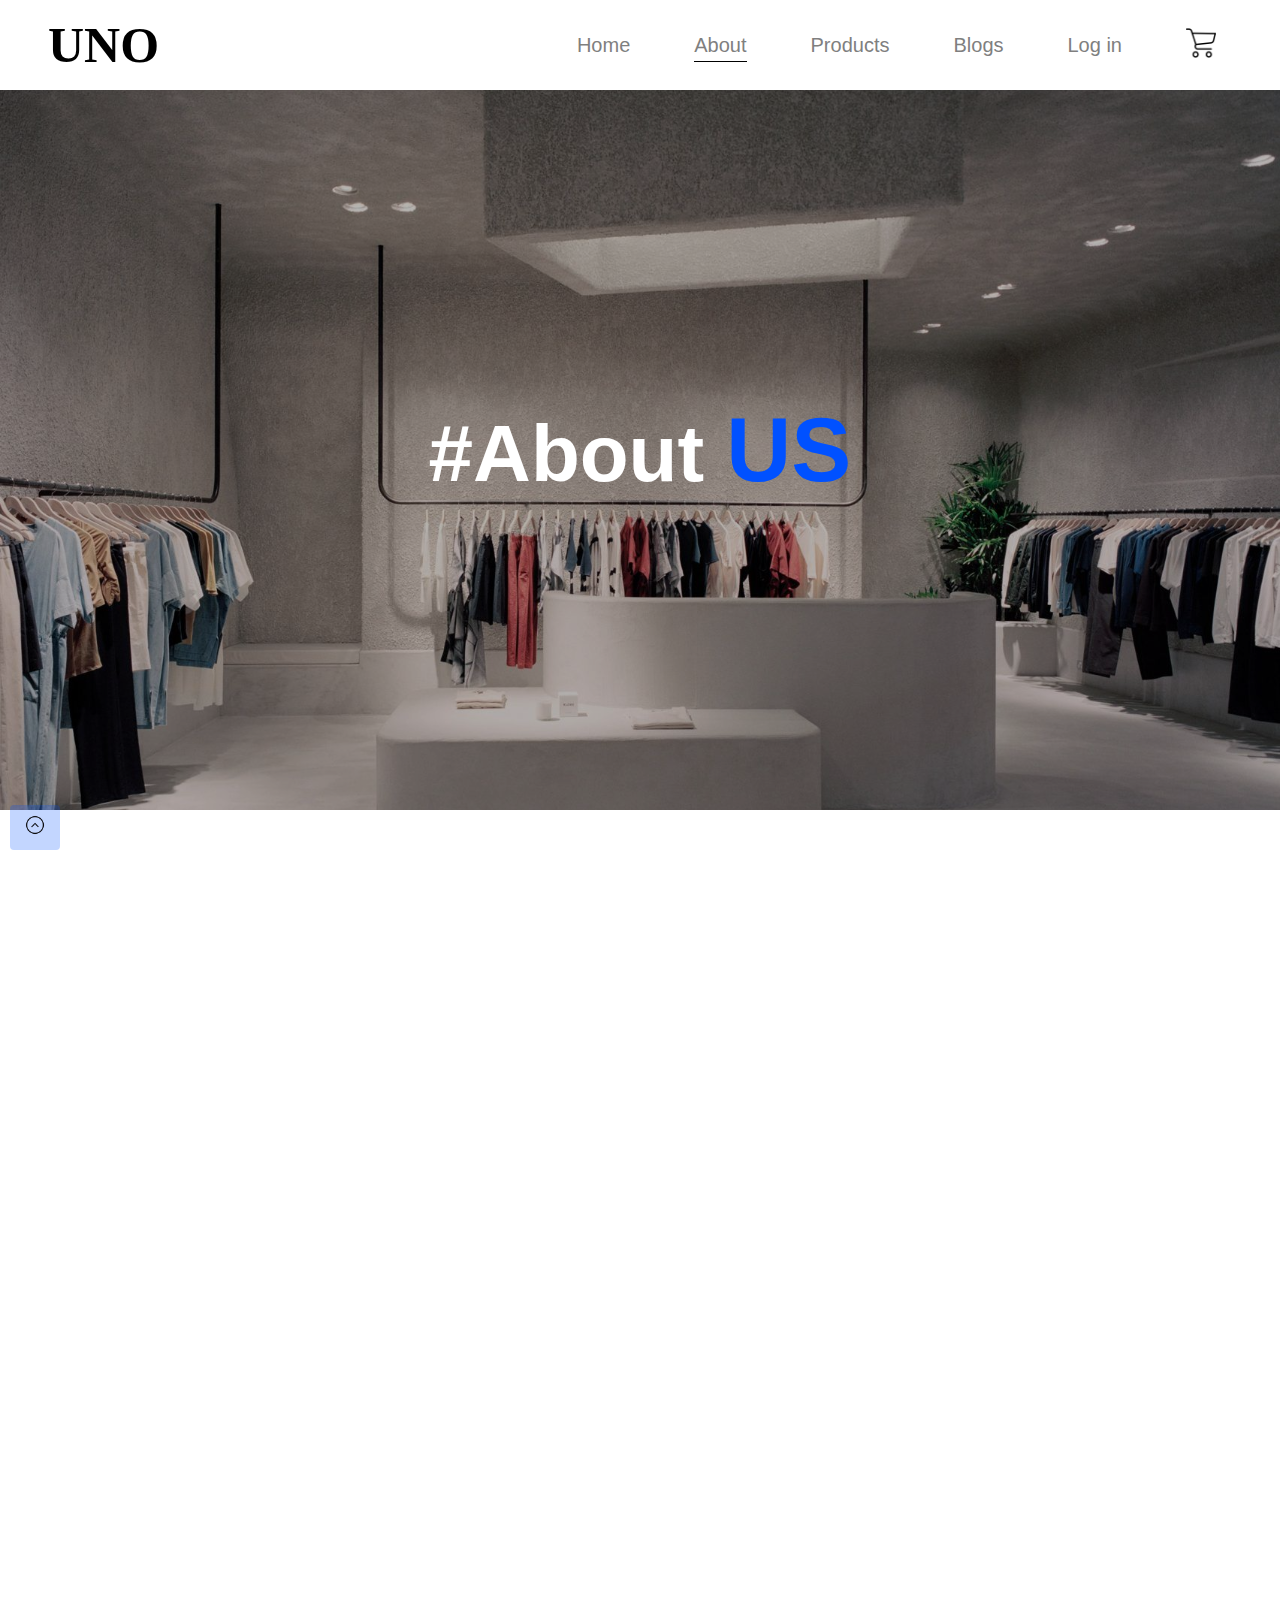
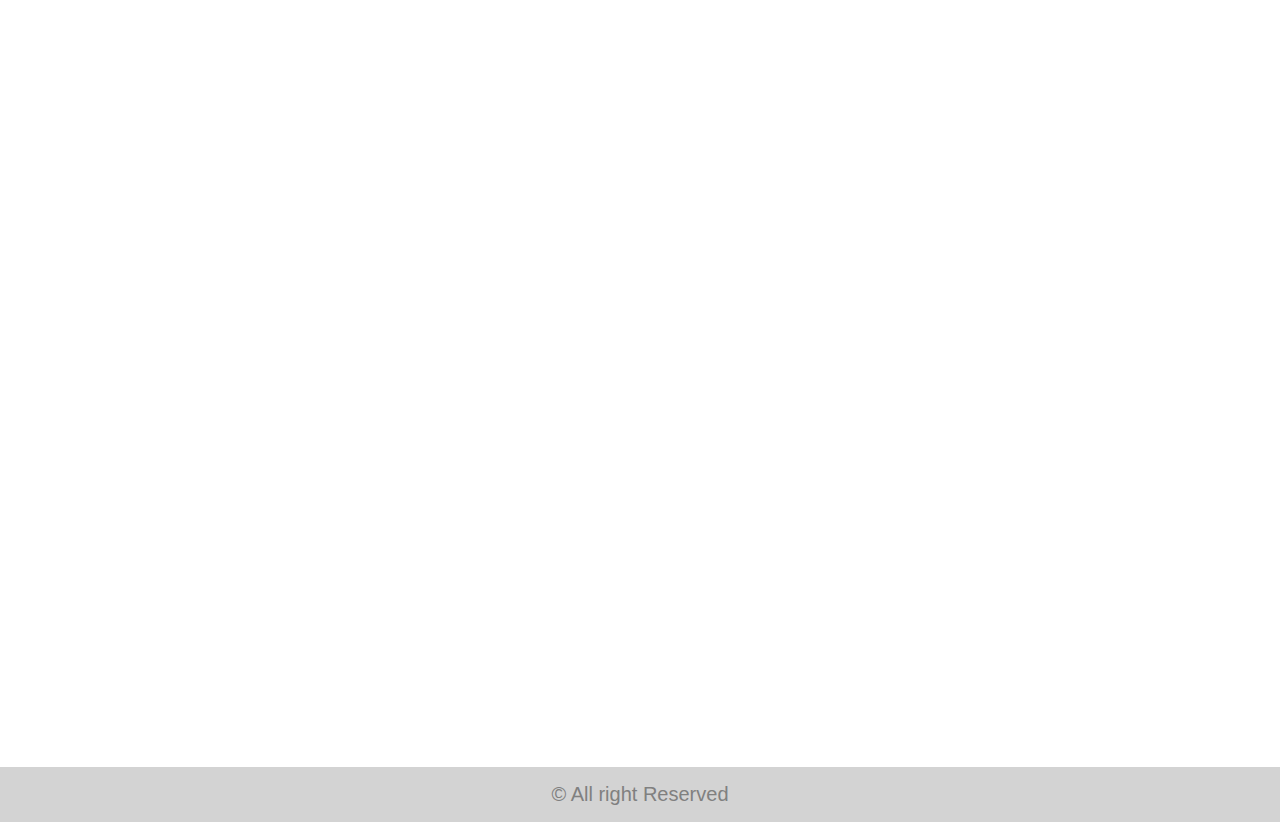
==== commit 56bf7e70: "The project has been completed" ====
--- a/Html files/about.html
+++ b/Html files/about.html
@@ -4,9 +4,9 @@
     <meta charset="UTF-8">
     <meta http-equiv="X-UA-Compatible" content="IE=edge">
     <meta name="viewport" content="width=device-width, initial-scale=1.0">
-    <link rel="stylesheet" href="/Css files/style.css">
-    <link rel="stylesheet" href="/Css files/about.css">
-    <script src="/JS files/main.js"></script>
+    <link rel="stylesheet" href="../Css files/style.css">
+    <link rel="stylesheet" href="../Css files/about.css">
+    <script src="../JS files/main.js"></script>
     <title>Document</title>
 </head>
 <body>
@@ -16,21 +16,23 @@
         </div>
         <div id="navbar">
             <ul>
-                <li><a class="links" href="/Html files/index.html">Home</a></li>
-                <li><a class="links active" href="/Html files/about.html">About</a></li>
-                <li><a class="links" href="/Html files/products.html">Products</a></li>
-                <li><a class="links" href="/Html files/contact.html">Log in</a></li>
-                <li><a onclick="shop()" class="link-icon" href="/Html files/shop.html"><img src="/imagees/shopping-cart.png" alt=""></a></li>    
+                <li><a class="links" href="../Html files/index.html">Home</a></li>
+                <li><a class="links active" href="../Html files/about.html">About</a></li>
+                <li><a class="links" href="../Html files/products.html">Products</a></li>
+                <li><a class="links" href="../Html files/blog.html">Blogs</a></li>
+                <li><a class="links" href="../Html files/contact.html">Log in</a></li>
+                <li><a onclick="shop()" class="link-icon" href="../Html files/shop.html"><img src="../imagees/shopping-cart.png" alt=""></a></li>    
             </ul>
         </div>
 
         <div class="extra-nav">
             <ul>
-                <li><a class="links link-icon" href="/Html files/index.html"><img src="/imagees/home.png" alt="#"></a></li>
-                <li><a class="links active link-icon" href="/Html files/about.html"><img src="/imagees/about.png" alt=""></a></li>
-                <li><a class="links link-icon" href="/Html files/products.html"><img src="/imagees/brand-identity.png" alt=""></a></li>
-                <li><a class="links link-icon" href="/Html files/contact.html"><img src="/imagees/enter.png" alt=""></a></li>
-                <li><a onclick="shop()" class="link-icon" href="/Html files/shop.html"><img src="/imagees/shopping-cart.png" alt=""></a></li>    
+                <li><a class="links link-icon" href="../Html files/index.html"><img src="../imagees/home.png" alt="#"></a></li>
+                <li><a class="links active link-icon" href="../Html files/about.html"><img src="../imagees/about.png" alt=""></a></li>
+                <li><a class="links link-icon" href="../Html files/products.html"><img src="../imagees/brand-identity.png" alt=""></a></li>
+                <li><a class="links link-icon" href="../Html files/blog.html"><img src="../imagees/technical-support.png" alt=""></a></li>
+                <li><a class="links link-icon" href="../Html files/contact.html"><img src="../imagees/enter.png" alt=""></a></li>
+                <li><a onclick="shop()" class="link-icon" href="../Html files/shop.html"><img src="../imagees/shopping-cart.png" alt=""></a></li>    
             </ul>
         </div>
     </nav>
@@ -71,7 +73,7 @@
 
 
 
-    <button onclick="topFunction()" id="myBtn" title="Go to top"><a href="#"><img src="/imagees/up-arrow.png" alt=""></a></button>
+    <button onclick="topFunction()" id="myBtn" title="Go to top"><a href="#"><img src="../imagees/up-arrow.png" alt=""></a></button>
 
 
 
--- a/Css files/style.css
+++ b/Css files/style.css
@@ -120,7 +120,7 @@
     padding: 2rem 4rem;
     justify-content: space-evenly;
     animation: header 1s forwards;
-    background-image: url(/imagees/pngwing.com\ \(2\).png);
+    background-image: url(../imagees/pngwing.com\ \(2\).png);
     background-position: center;
     background-repeat: no-repeat;
     background-size: 90%;
@@ -233,6 +233,7 @@
     height: 300px;
     border-radius: 5px;
     transition: .5s;
+    background-color: white;
 }
 .section1-contents:hover{
     transform: scale(1.3);
@@ -266,7 +267,7 @@
 
 .section2{
     padding: 6rem 4rem;
-    background-image: url(/imagees/pngegg.png);
+    background-image: url(../imagees/pngegg.png);
     background-position: center;
     background-repeat: no-repeat;
     
@@ -279,7 +280,7 @@
 }
 .place-contents{
     margin: 0 2rem;
-    background-image: url(/imagees/3941-09121906040691670.png);
+    background-image: url(../imagees/3941-09121906040691670.png);
     background-position: center;
     background-repeat: no-repeat;
     background-size: cover;
@@ -340,7 +341,7 @@
     padding: 1rem 1rem;
 }
 .part1{
-    background-image: url(/imagees/SnapHero\ T-Shirts.png);
+    background-image: url(../imagees/SnapHero\ T-Shirts.png);
     background-size: cover;
     background-position: center;
     background-repeat: no-repeat;
@@ -376,7 +377,7 @@
     color: yellow;
 }
 .part2{
-    background-image: url(/imagees/How\ Jordan\ Brand\'s\ All-Star\ Weekend\ Sneakers\ Are\ Standing\ Up\ for\ LGBT\ Equality.jpg);
+    background-image: url(../imagees/How\ Jordan\ Brand\'s\ All-Star\ Weekend\ Sneakers\ Are\ Standing\ Up\ for\ LGBT\ Equality.jpg);
     background-position: center;
     background-size: cover;
     background-repeat: no-repeat;
@@ -592,6 +593,10 @@
     .contents{
         text-align: center;
     }
+    .section1-contents:hover{
+        transform: scale(1.05);
+        
+    }
 
     .images{
         display: none;
@@ -626,6 +631,7 @@
     .forms{
         padding: 10px 0;
     }
+    
 }
 
 @media only screen and (max-width: 601px){
@@ -741,5 +747,6 @@
         margin: 0;
     }
     
-}
-
+    
+}
+
--- a/Css files/about.css
+++ b/Css files/about.css
@@ -5,7 +5,7 @@
 }
 
 #about-header{
-    background-image: url(/imagees/bg-header.jpg);
+    background-image: url(../imagees/bg-header.jpg);
     background-position: center;
     background-size: cover;
     background-repeat: no-repeat;
@@ -53,7 +53,7 @@
     padding: 8rem 2rem;
 }
 .picture{
-    background-image: url(/imagees/2aabe888e5d3e7aac000ecb63ec007e4.jpg);
+    background-image: url(../imagees/2aabe888e5d3e7aac000ecb63ec007e4.jpg);
     background-position: center;
     background-size: cover;
     background-repeat: no-repeat;
@@ -178,6 +178,10 @@
     #about-header h2{
         font-size: 40px;
     }
+
+    #about-header h2:hover{
+        font-size: 40px;
+    }
     #main-about{
         width: 100%;
     }
@@ -205,6 +209,9 @@
         font-size: 16px;
     }
 }
+.reveal{
+    transform: translateY(90px);
+}
 
 @media only screen and (max-width: 320px){
     .picture2-contents{
